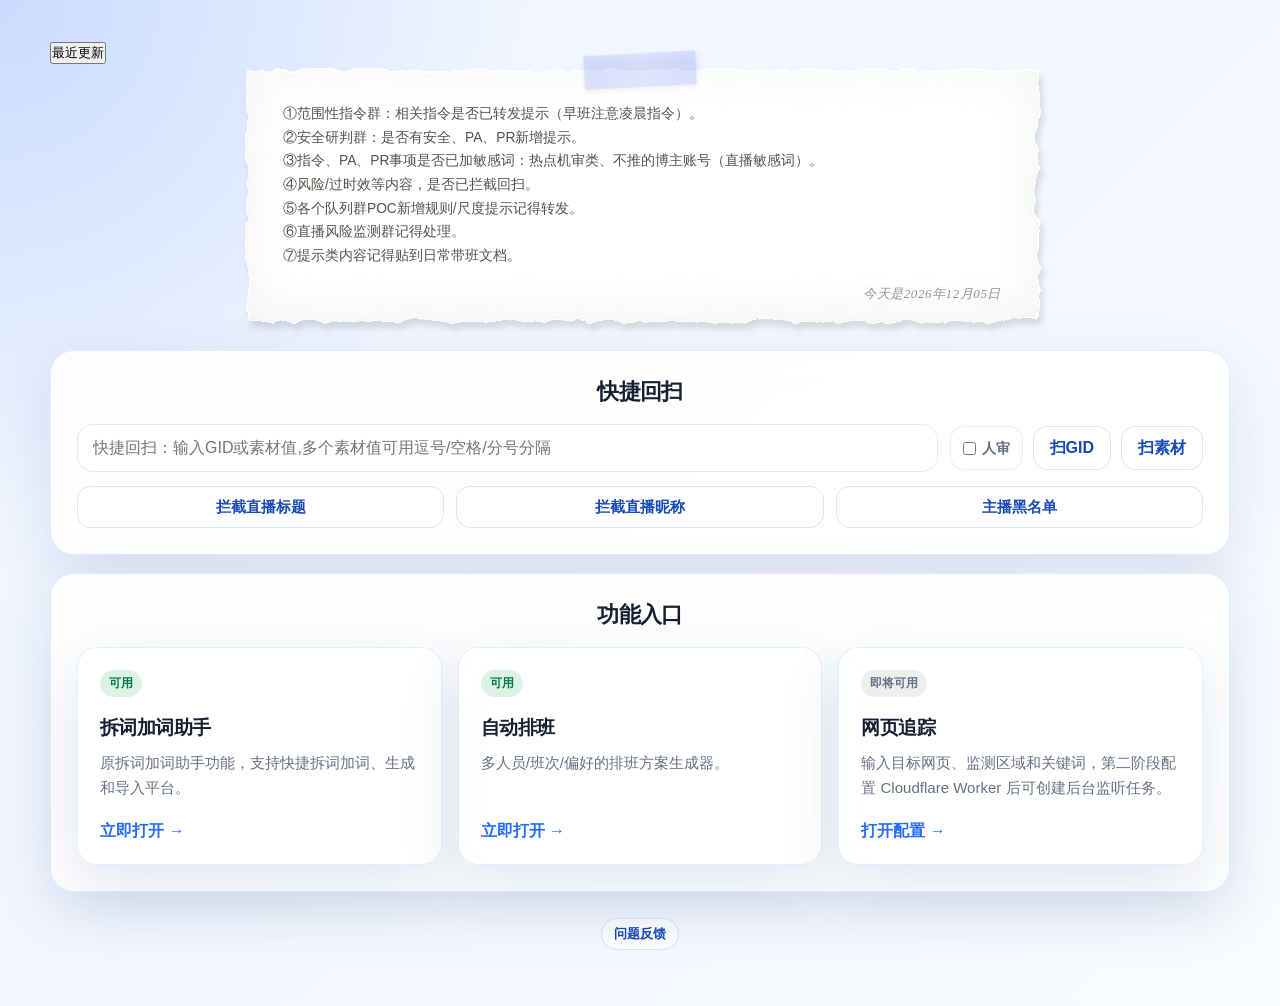
==== home.html @ d1b0ccba "回扫7天" ====
<!DOCTYPE html>
<html lang="zh-CN">
<head>
    <meta charset="UTF-8">
    <meta name="viewport" content="width=device-width, initial-scale=1.0">
    <title>带班首页</title>
    <link rel="stylesheet" href="recent-updates.css?v=20260727-1">
    <script src="recent-updates.js?v=20260724-2" defer></script>
    <style>
        * {
            margin: 0;
            padding: 0;
            box-sizing: border-box;
        }

        :root {
            --bg-start: #eef4ff;
            --bg-end: #f8fbff;
            --primary: #246bfe;
            --primary-dark: #1749b6;
            --text: #162033;
            --muted: #667085;
            --card: rgba(255, 255, 255, 0.88);
            --border: rgba(36, 107, 254, 0.12);
            --shadow: 0 20px 60px rgba(21, 54, 120, 0.12);
        }

        body {
            min-height: 100vh;
            font-family: -apple-system, BlinkMacSystemFont, "Segoe UI", Roboto, "Helvetica Neue", Arial, sans-serif;
            color: var(--text);
            background:
                radial-gradient(circle at top left, rgba(36, 107, 254, 0.18), transparent 32%),
                linear-gradient(135deg, var(--bg-start), var(--bg-end));
        }

        a {
            color: inherit;
            text-decoration: none;
        }

        .page {
            width: min(1180px, calc(100% - 32px));
            margin: 0 auto;
            padding: 42px 0 56px;
        }

        .module-card,
        .section {
            background: var(--card);
            border: 1px solid var(--border);
            box-shadow: var(--shadow);
            backdrop-filter: blur(16px);
        }

        .btn {
            display: inline-flex;
            align-items: center;
            justify-content: center;
            min-height: 44px;
            padding: 0 18px;
            border: 1px solid rgba(36, 107, 254, 0.16);
            border-radius: 14px;
            background: #fff;
            color: var(--primary-dark);
            font-weight: 700;
            cursor: pointer;
            transition: transform 0.2s, box-shadow 0.2s, background 0.2s;
        }

        .btn:hover {
            transform: translateY(-2px);
            box-shadow: 0 12px 28px rgba(36, 107, 254, 0.14);
        }

        .btn.primary {
            border-color: var(--primary);
            background: var(--primary);
            color: #fff;
        }

        .section {
            border-radius: 24px;
            padding: 26px;
        }

        .duty-note {
            position: relative;
            width: min(790px, calc(100% - 28px));
            margin: 4px auto 32px;
            filter:
                drop-shadow(3px 6px 3px rgba(32, 38, 50, 0.14))
                ;
        }

        .duty-note-sheet {
            position: relative;
            z-index: 1;
            padding: 36px 38px 34px;
            background: transparent;
        }

        .duty-note-sheet::after {
            content: "";
            position: absolute;
            inset: 0;
            z-index: -1;
            background: #fff;
            box-shadow:
                0 0 0 1px rgba(255, 255, 255, 0.95),
                inset 0 1px 0 rgba(255, 255, 255, 0.95),
                inset 0 -18px 32px rgba(198, 198, 198, 0.055),
                inset 0 0 54px rgba(40, 48, 64, 0.045);
            filter: url(#duty-note-torn);
            pointer-events: none;
        }

        .duty-note-tape {
            position: absolute;
            z-index: 3;
            top: -15px;
            left: 50%;
            width: 112px;
            height: 34px;
            background:
                linear-gradient(90deg, rgba(170, 185, 250, 0.42), rgba(205, 214, 255, 0.62), rgba(170, 185, 250, 0.42));
            box-shadow:
                0 2px 4px rgba(83, 89, 124, 0.08),
                inset 0 1px 0 rgba(255, 255, 255, 0.22);
            transform: translateX(-50%) rotate(-3deg);
            /* clip-path: polygon(2% 9%, 14% 0, 29% 7%, 44% 1%, 61% 8%, 78% 0, 98% 7%, 100% 88%, 86% 100%, 69% 92%, 51% 100%, 34% 93%, 17% 100%, 0 91%); */
            backdrop-filter: blur(1px);
        }

        .duty-note-list {
            display: grid;
            gap: 3px;
            padding-bottom: 18px;
            color: #55514b;
            font-size: 0.86rem;
            line-height: 1.5;
            list-style: none;
        }

        .duty-note-list li {
            text-wrap: pretty;
        }

        .duty-note-date {
            position: absolute;
            right: 34px;
            bottom: 15px;
            color: rgba(91, 83, 70, 0.62);
            font-family: Georgia, "Times New Roman", serif;
            font-size: 0.82rem;
            font-style: italic;
            letter-spacing: 0.04em;
        }

        .duty-note-filter {
            position: absolute;
            width: 0;
            height: 0;
            overflow: hidden;
        }

        .section-header {
            display: flex;
            align-items: flex-end;
            justify-content: center;
            gap: 16px;
            margin-bottom: 18px;
        }

        .section-title {
            font-size: 1.35rem;
            letter-spacing: -0.03em;
            text-align: center;
        }

        .section-desc {
            color: var(--muted);
            font-size: 0.94rem;
            line-height: 1.6;
        }

        .module-grid {
            display: grid;
            grid-template-columns: repeat(auto-fit, minmax(220px, 1fr));
            gap: 16px;
        }

        .module-card {
            min-height: 210px;
            border-radius: 20px;
            padding: 22px;
            display: flex;
            flex-direction: column;
            justify-content: space-between;
            color: inherit;
            font: inherit;
            text-align: left;
            transition: transform 0.2s, border-color 0.2s, box-shadow 0.2s;
        }

        .module-card[href]:hover {
            transform: translateY(-4px);
            border-color: rgba(36, 107, 254, 0.32);
            box-shadow: 0 18px 44px rgba(21, 54, 120, 0.16);
        }

        .module-card.placeholder {
            cursor: not-allowed;
            opacity: 0.56;
            filter: grayscale(1);
            box-shadow: none;
            background: rgba(245, 247, 250, 0.8);
            border-color: rgba(102, 112, 133, 0.18);
        }

        .module-card.placeholder .module-kicker {
            color: #667085;
            background: rgba(102, 112, 133, 0.12);
        }

        .module-card.placeholder .module-footer {
            color: #98a2b3;
        }

        .module-kicker.available {
            color: #027a48;
            background: rgba(18, 161, 80, 0.14);
        }

        .module-kicker.developing {
            color: #667085;
            background: rgba(102, 112, 133, 0.12);
        }

        .module-kicker {
            display: inline-flex;
            width: fit-content;
            padding: 5px 9px;
            border-radius: 999px;
            color: var(--primary-dark);
            background: rgba(36, 107, 254, 0.1);
            font-size: 0.78rem;
            font-weight: 800;
        }

        .module-title {
            margin: 18px 0 10px;
            font-size: 1.18rem;
            letter-spacing: -0.03em;
        }

        .module-desc {
            color: var(--muted);
            line-height: 1.65;
            font-size: 0.94rem;
        }

        .module-footer {
            margin-top: 20px;
            color: var(--primary);
            font-weight: 800;
        }

        .module-card.multi-link-card:hover {
            transform: translateY(-4px);
            border-color: rgba(36, 107, 254, 0.32);
            box-shadow: 0 18px 44px rgba(21, 54, 120, 0.16);
        }

        .module-link-group {
            display: flex;
            flex-direction: column;
            gap: 12px;
            margin-top: 18px;
        }

        .module-link-btn {
            display: inline-flex;
            align-items: center;
            justify-content: center;
            min-height: 42px;
            padding: 0 14px;
            border: 1px solid rgba(36, 107, 254, 0.16);
            border-radius: 14px;
            background: rgba(255, 255, 255, 0.92);
            color: var(--primary-dark);
            font-size: 0.92rem;
            font-weight: 700;
            transition: transform 0.2s, box-shadow 0.2s, border-color 0.2s, background 0.2s;
        }

        .module-link-btn:hover {
            transform: translateY(-1px);
            border-color: rgba(36, 107, 254, 0.32);
            box-shadow: 0 12px 28px rgba(36, 107, 254, 0.14);
            background: #fff;
        }

        .quick-section {
            margin-bottom: 18px;
        }

        .quick-rescan-panel {
            display: grid;
            grid-template-columns: minmax(0, 1fr) auto;
            align-items: center;
            gap: 12px;
        }

        .quick-rescan-input {
            width: 100%;
            min-height: 48px;
            padding: 0 15px;
            border: 1px solid rgba(36, 107, 254, 0.14);
            border-radius: 16px;
            background: rgba(255, 255, 255, 0.72);
            color: var(--text);
            font: inherit;
            outline: none;
            transition: border-color 0.2s, box-shadow 0.2s, background 0.2s;
        }

        .quick-rescan-input:focus {
            border-color: var(--primary);
            box-shadow: 0 0 0 4px rgba(36, 107, 254, 0.1);
            background: #fff;
        }

        .quick-rescan-actions {
            display: inline-flex;
            align-items: center;
            gap: 10px;
            flex-wrap: wrap;
            justify-content: flex-end;
        }

        .quick-rescan-manual {
            display: inline-flex;
            align-items: center;
            gap: 6px;
            min-height: 44px;
            padding: 0 12px;
            border: 1px solid rgba(36, 107, 254, 0.12);
            border-radius: 14px;
            background: rgba(255, 255, 255, 0.7);
            color: var(--muted);
            font-size: 0.9rem;
            font-weight: 800;
        }

        .quick-rescan-option {
            min-height: 44px;
            padding: 0 16px;
            border: 1px solid rgba(36, 107, 254, 0.16);
            border-radius: 14px;
            background: #fff;
            color: var(--primary-dark);
            font: inherit;
            font-weight: 800;
            cursor: pointer;
            transition: transform 0.2s, box-shadow 0.2s, border-color 0.2s, background 0.2s;
        }

        .quick-rescan-option:hover {
            transform: translateY(-2px);
            border-color: rgba(36, 107, 254, 0.32);
            box-shadow: 0 14px 30px rgba(36, 107, 254, 0.12);
            background: #fff;
        }

        .quick-link-group {
            display: grid;
            grid-template-columns: repeat(auto-fit, minmax(160px, 1fr));
            gap: 12px;
            margin-top: 14px;
        }

        .feedback-footer {
            display: flex;
            flex-direction: column;
            align-items: center;
            gap: 12px;
            margin-top: 26px;
        }

        .feedback-toggle {
            min-height: 32px;
            padding: 0 12px;
            border: 1px solid rgba(36, 107, 254, 0.16);
            border-radius: 999px;
            background: rgba(255, 255, 255, 0.76);
            color: var(--primary-dark);
            font-size: 0.82rem;
            font-weight: 700;
            cursor: pointer;
            transition: transform 0.2s, box-shadow 0.2s;
        }

        .feedback-toggle:hover {
            transform: translateY(-1px);
            box-shadow: 0 10px 24px rgba(36, 107, 254, 0.12);
        }

        .feedback-panel {
            display: none;
            width: min(520px, 100%);
            padding: 14px;
            border: 1px solid var(--border);
            border-radius: 18px;
            background: var(--card);
            box-shadow: var(--shadow);
            backdrop-filter: blur(16px);
        }

        .feedback-panel.show {
            display: block;
        }

        .feedback-input {
            width: 100%;
            min-height: 92px;
            padding: 12px;
            border: 1px solid rgba(36, 107, 254, 0.16);
            border-radius: 14px;
            color: var(--text);
            background: rgba(255, 255, 255, 0.82);
            font: inherit;
            line-height: 1.6;
            resize: vertical;
            outline: none;
            transition: border-color 0.2s, box-shadow 0.2s;
        }

        .feedback-input:focus {
            border-color: var(--primary);
            box-shadow: 0 0 0 4px rgba(36, 107, 254, 0.1);
        }

        .feedback-actions {
            display: flex;
            justify-content: flex-end;
            gap: 10px;
            margin-top: 10px;
        }

        .feedback-submit {
            min-height: 34px;
            padding: 0 14px;
            border: 1px solid var(--primary);
            border-radius: 12px;
            background: var(--primary);
            color: #fff;
            font-size: 0.86rem;
            font-weight: 800;
            cursor: pointer;
        }

        .toast {
            position: fixed;
            left: 50%;
            bottom: 28px;
            transform: translateX(-50%) translateY(20px);
            padding: 12px 18px;
            border-radius: 999px;
            background: rgba(22, 32, 51, 0.92);
            color: #fff;
            opacity: 0;
            pointer-events: none;
            transition: opacity 0.2s, transform 0.2s;
            z-index: 10;
        }

        .toast.show {
            opacity: 1;
            transform: translateX(-50%) translateY(0);
        }

        @media (max-width: 980px) {
            .module-grid {
                grid-template-columns: repeat(2, minmax(0, 1fr));
            }
        }

        @media (max-width: 640px) {
            .page {
                width: min(100% - 24px, 1180px);
                padding-top: 24px;
            }

            .section {
                border-radius: 20px;
                padding: 22px;
            }

            .duty-note {
                width: calc(100% - 8px);
                margin-bottom: 28px;
            }

            .duty-note-sheet {
                padding: 34px 22px 30px;
            }

            .duty-note-tape {
                top: -13px;
                width: 92px;
                height: 30px;
            }

            .duty-note-list {
                font-size: 0.84rem;
            }

            .module-grid {
                grid-template-columns: 1fr;
            }

            .section-header {
                align-items: flex-start;
                flex-direction: column;
            }

            .quick-rescan-panel {
                grid-template-columns: 1fr;
            }

            .quick-rescan-actions {
                width: 100%;
                justify-content: stretch;
            }

            .quick-rescan-option {
                flex: 1;
            }
        }
    </style>
</head>
<body>
    <main class="page">
        <button class="recent-updates-button" type="button" title="查看最近更新说明">最近更新</button>

        <aside class="duty-note" aria-label="带班提示">
            <span class="duty-note-tape" aria-hidden="true"></span>
            <div class="duty-note-sheet">
                <ol class="duty-note-list">
                    <li>①范围性指令群：相关指令是否已转发提示（早班注意凌晨指令）。</li>
                    <li>②安全研判群：是否有安全、PA、PR新增提示。</li>
                    <li>③指令、PA、PR事项是否已加敏感词：热点机审类、不推的博主账号（直播敏感词）。</li>
                    <li>④风险/过时效等内容，是否已拦截回扫。</li>
                    <li>⑤各个队列群POC新增规则/尺度提示记得转发。</li>
                    <li>⑥直播风险监测群记得处理。</li>
                    <li>⑦提示类内容记得贴到日常带班文档。</li>
                </ol>
                <p class="duty-note-date" id="todaySubtitle">今天是</p>
            </div>
        </aside>

        <section class="section quick-section" id="quickEntries">
            <div class="section-header">
                <div>
                    <h2 class="section-title">快捷回扫</h2>
                    <!-- <p class="section-desc">常用回扫和配置页面集中跳转。</p> -->
                </div>
            </div>

            <div class="quick-rescan-panel">
                <input class="quick-rescan-input" id="quickRescanInput" type="text" placeholder="快捷回扫：输入GID或素材值,多个素材值可用逗号/空格/分号分隔">
                <div class="quick-rescan-actions">
                    <label class="quick-rescan-manual">
                        <input id="quickRescanManual" type="checkbox">
                        人审
                    </label>
                    <button class="quick-rescan-option" type="button" id="quickScanGidBtn">扫GID</button>
                    <button class="quick-rescan-option" type="button" id="quickScanMaterialBtn">扫素材</button>
                </div>
            </div>

            <div class="quick-link-group">
                <a class="module-link-btn" href="https://bee.bytedance.net/1533/combine-imc/17275/data" target="_blank" rel="noopener noreferrer">拦截直播标题</a>
                <a class="module-link-btn" href="https://bee.bytedance.net/1533/combine-imc/16745/data" target="_blank" rel="noopener noreferrer">拦截直播昵称</a>
                <a class="module-link-btn" href="https://bee.bytedance.net/1533/combine-imc/17557/data" target="_blank" rel="noopener noreferrer">主播黑名单</a>
            </div>
        </section>

        <section class="section" id="modules">
            <div class="section-header">
                <div>
                    <h2 class="section-title">功能入口</h2>
                    <!-- <p class="section-desc">目前拆词加词助手可用，其他功能正在开发中。。。</p> -->
                </div>
            </div>

            <div class="module-grid">
                <a class="module-card" href="index.html">
                    <div>
                        <span class="module-kicker available">可用</span>
                        <h3 class="module-title">拆词加词助手</h3>
                        <p class="module-desc">原拆词加词助手功能，支持快捷拆词加词、生成和导入平台。</p>
                    </div>
                    <span class="module-footer">立即打开 →</span>
                </a>

                <a class="module-card" href="schedule.html">
                    <div>
                        <span class="module-kicker available">可用</span>
                        <h3 class="module-title">自动排班</h3>
                        <p class="module-desc">多人员/班次/偏好的排班方案生成器。</p>
                    </div>
                    <span class="module-footer">立即打开 →</span>
                </a>

                <a class="module-card" href="web-tracker.html">
                    <div>
                        <span class="module-kicker developing">即将可用</span>
                        <h3 class="module-title">网页追踪</h3>
                        <p class="module-desc">输入目标网页、监测区域和关键词，第二阶段配置 Cloudflare Worker 后可创建后台监听任务。</p>
                    </div>
                    <span class="module-footer">打开配置 →</span>
                </a>

                <!-- <button class="module-card placeholder" type="button" data-feature="带班提示生成" disabled>
                    <div>
                        <span class="module-kicker developing">开发中</span>
                        <h3 class="module-title">带班提示生成</h3>
                        <p class="module-desc">基于飞书资料生成带班提示和注意事项的工具。</p>
                    </div>
                    <span class="module-footer">等待配置 →</span>
                </button>

                <button class="module-card placeholder" type="button" data-feature="指令记录" disabled>
                    <div>
                        <span class="module-kicker developing">开发中</span>
                        <h3 class="module-title">指令记录</h3>
                        <p class="module-desc">查询带班期间关键指令的工具。</p>
                    </div>
                    <span class="module-footer">等待配置 →</span>
                </button>

                <button class="module-card placeholder" type="button" data-feature="问答记录" disabled>
                    <div>
                        <span class="module-kicker developing">开发中</span>
                        <h3 class="module-title">问答记录</h3>
                        <p class="module-desc">记录一二确常见问题和历史问答资料的工具。</p>
                    </div>
                    <span class="module-footer">等待配置 →</span>
                </button> -->
            </div>
        </section>

        <footer class="feedback-footer">
            <button class="feedback-toggle" type="button" id="feedbackToggle">问题反馈</button>
            <form class="feedback-panel" id="feedbackPanel">
                <textarea class="feedback-input" id="feedbackInput" placeholder="请输入你遇到的问题或建议"></textarea>
                <div class="feedback-actions">
                    <button class="feedback-submit" type="submit">提交</button>
                </div>
            </form>
        </footer>
    </main>

    <div class="toast" id="toast" role="status" aria-live="polite"></div>

    <script>
        const toast = document.getElementById('toast');
        const placeholders = document.querySelectorAll('[data-feature]');
        const todaySubtitle = document.getElementById('todaySubtitle');
        const feedbackToggle = document.getElementById('feedbackToggle');
        const feedbackPanel = document.getElementById('feedbackPanel');
        const feedbackInput = document.getElementById('feedbackInput');
        const quickRescanInput = document.getElementById('quickRescanInput');
        const quickRescanManual = document.getElementById('quickRescanManual');
        const quickScanGidBtn = document.getElementById('quickScanGidBtn');
        const quickScanMaterialBtn = document.getElementById('quickScanMaterialBtn');
        let toastTimer = null;

        function renderToday() {
            const today = new Date();
            const year = today.getFullYear();
            const month = String(today.getMonth() + 1).padStart(2, '0');
            const day = String(today.getDate()).padStart(2, '0');
            todaySubtitle.textContent = `今天是${year}年${month}月${day}日`;
        }

        function showToast(message) {
            toast.textContent = message;
            toast.classList.add('show');
            clearTimeout(toastTimer);
            toastTimer = setTimeout(() => toast.classList.remove('show'), 2200);
        }

        function getQuickRescanDateRange() {
            const now = new Date();
            return {
                startMs: new Date(now.getFullYear(), now.getMonth(), now.getDate() - 6, 0, 0, 0, 0).getTime(),
                endMs: new Date(now.getFullYear(), now.getMonth(), now.getDate() + 1, 0, 0, 0, 0).getTime() - 1
            };
        }

        function getQuickRescanValue() {
            return quickRescanInput.value.trim();
        }

        function getQuickRescanParts(value) {
            return value.split(/[，,;；\s]+/).map(item => item.trim()).filter(Boolean);
        }

        function isNumericRescanValue(value) {
            return /^[\d，,;；\s]+$/.test(value) && /\d/.test(value);
        }

        function openQuickRescan(type) {
            const keyword = getQuickRescanValue();
            if (!keyword) {
                showToast('请先输入需要回扫的 GID 或素材 ID');
                quickRescanInput.focus();
                return;
            }

            const { startMs, endMs } = getQuickRescanDateRange();
            const isGid = type === 'gid';
            const url = new URL(`https://imc.bytedance.net/tools/push-intercept/${isGid ? 'material-group' : 'material-intercept'}`);
            url.searchParams.set('curAppId', '1128');
            url.searchParams.set('isNewTask', '0');
            url.searchParams.set('startCreateTime', String(startMs));
            url.searchParams.set('endCreateTime', String(endMs));
            url.searchParams.set('pageNum', '1');
            if (isGid) {
                url.searchParams.set('isSimilar', '0');
            }
            if (isNumericRescanValue(keyword)) {
                url.searchParams.set('groupIds', getQuickRescanParts(keyword).join(','));
            } else {
                getQuickRescanParts(keyword).forEach(item => {
                    url.searchParams.append('materialValueList', item);
                });
            }
            if (quickRescanManual.checked) {
                url.searchParams.set('genTypeList', 'manual');
            }
            window.open(url.toString(), '_blank');
        }

        placeholders.forEach((item) => {
            item.addEventListener('click', () => {
                showToast(`${item.dataset.feature}入口已预留，待飞书数据源完善后接入。`);
            });
        });

        quickScanGidBtn.addEventListener('click', () => openQuickRescan('gid'));
        quickScanMaterialBtn.addEventListener('click', () => openQuickRescan('material'));
        quickRescanInput.addEventListener('keydown', (event) => {
            if (event.key === 'Enter') openQuickRescan('gid');
        });

        feedbackToggle.addEventListener('click', () => {
            feedbackPanel.classList.toggle('show');
            if (feedbackPanel.classList.contains('show')) {
                feedbackInput.focus();
            }
        });

        feedbackPanel.addEventListener('submit', (event) => {
            event.preventDefault();
            const content = feedbackInput.value.trim();
            if (!content) {
                showToast('请先填写反馈内容');
                return;
            }

            const subject = encodeURIComponent('带班首页问题反馈');
            const body = encodeURIComponent(`反馈内容：\n${content}\n\n页面：带班首页\n提交时间：${new Date().toLocaleString()}`);
            window.location.href = `mailto:lixun.hmd@jiyunhudong.com?subject=${subject}&body=${body}`;
            feedbackInput.value = '';
            feedbackPanel.classList.remove('show');
            showToast('已打开邮件客户端，请确认发送');
        });

        renderToday();
    </script>
    <svg class="duty-note-filter" width="0" height="0" aria-hidden="true" focusable="false">
        <filter id="duty-note-torn">
            <feTurbulence x="0" y="0" baseFrequency="0.02" numOctaves="6" seed="5"></feTurbulence>
            <feDisplacementMap in="SourceGraphic" scale="12"></feDisplacementMap>
        </filter>
    </svg>
</body>
</html>
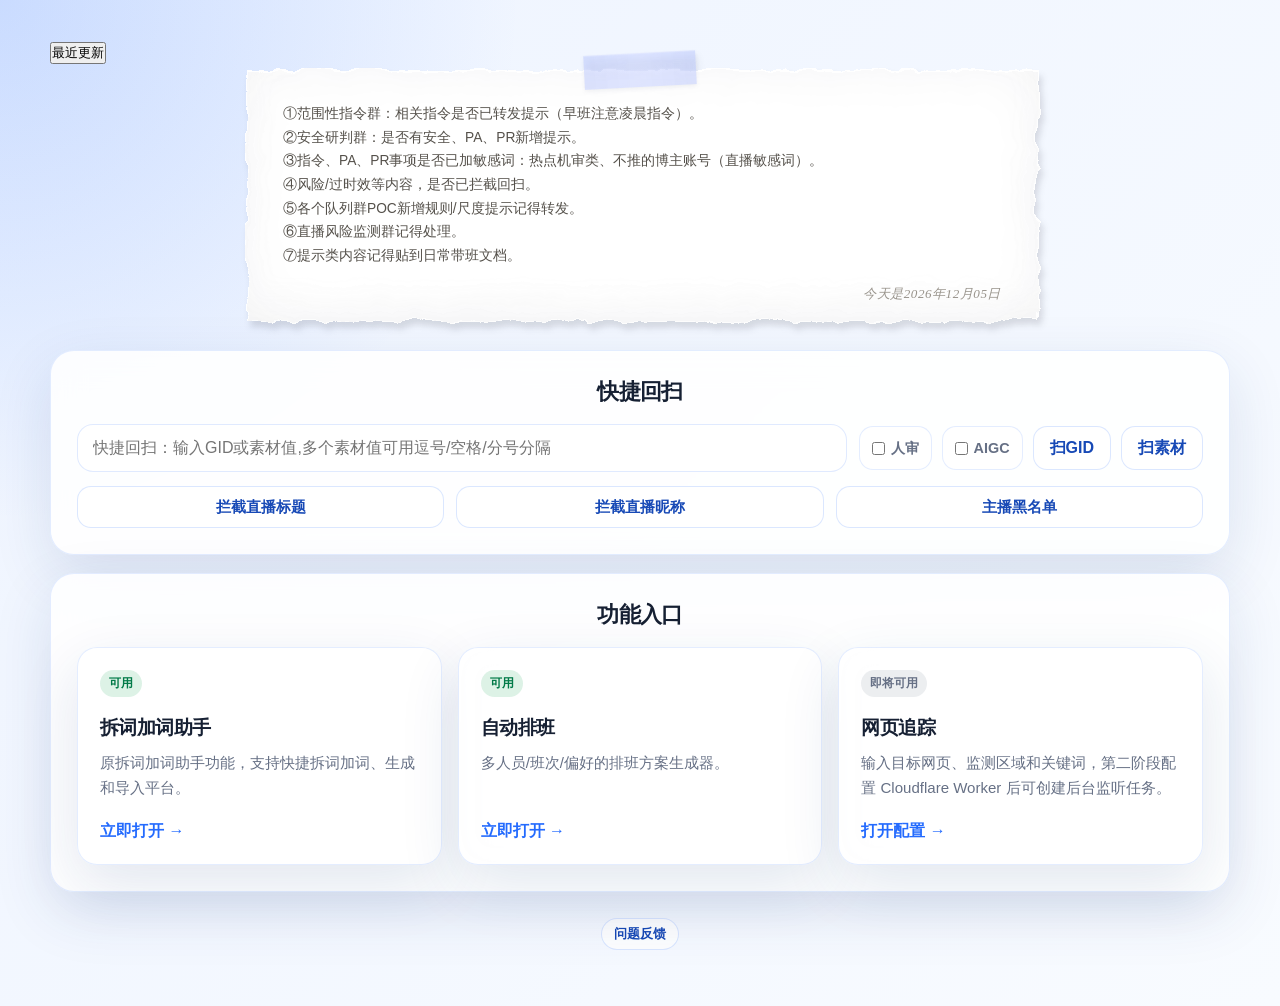
==== commit 2c12cf1f: "新增aigc筛选" ====
--- a/home.html
+++ b/home.html
@@ -575,6 +575,10 @@
                         <input id="quickRescanManual" type="checkbox">
                         人审
                     </label>
+                    <label class="quick-rescan-manual">
+                        <input id="quickRescanAigc" type="checkbox">
+                        AIGC
+                    </label>
                     <button class="quick-rescan-option" type="button" id="quickScanGidBtn">扫GID</button>
                     <button class="quick-rescan-option" type="button" id="quickScanMaterialBtn">扫素材</button>
                 </div>
@@ -674,6 +678,7 @@
         const feedbackInput = document.getElementById('feedbackInput');
         const quickRescanInput = document.getElementById('quickRescanInput');
         const quickRescanManual = document.getElementById('quickRescanManual');
+        const quickRescanAigc = document.getElementById('quickRescanAigc');
         const quickScanGidBtn = document.getElementById('quickScanGidBtn');
         const quickScanMaterialBtn = document.getElementById('quickScanMaterialBtn');
         let toastTimer = null;
@@ -740,7 +745,10 @@
                 });
             }
             if (quickRescanManual.checked) {
-                url.searchParams.set('genTypeList', 'manual');
+                url.searchParams.append('genTypeList', 'manual');
+            }
+            if (quickRescanAigc.checked) {
+                url.searchParams.append('genTypeList', 'aigc');
             }
             window.open(url.toString(), '_blank');
         }
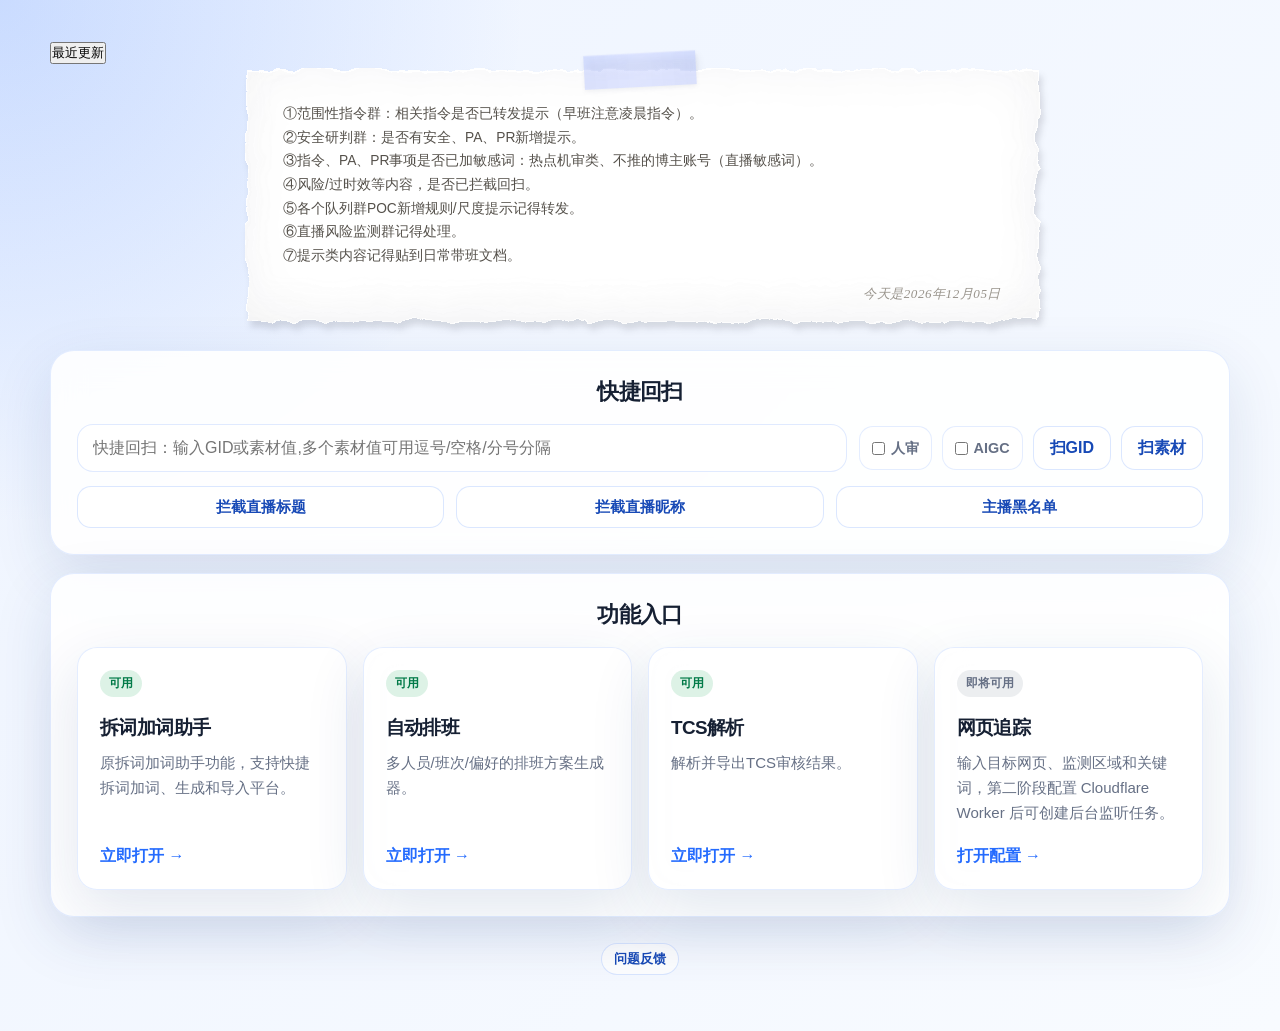
==== commit d2601a2d: "新增json解析功能" ====
--- a/home.html
+++ b/home.html
@@ -608,7 +608,7 @@
                     </div>
                     <span class="module-footer">立即打开 →</span>
                 </a>
-
+                
                 <a class="module-card" href="schedule.html">
                     <div>
                         <span class="module-kicker available">可用</span>
@@ -618,6 +618,15 @@
                     <span class="module-footer">立即打开 →</span>
                 </a>
 
+                <a class="module-card" href="tcser.html">
+                    <div>
+                        <span class="module-kicker available">可用</span>
+                        <h3 class="module-title">TCS解析</h3>
+                        <p class="module-desc">解析并导出TCS审核结果。</p>
+                    </div>
+                    <span class="module-footer">立即打开 →</span>
+                </a>
+                
                 <a class="module-card" href="web-tracker.html">
                     <div>
                         <span class="module-kicker developing">即将可用</span>
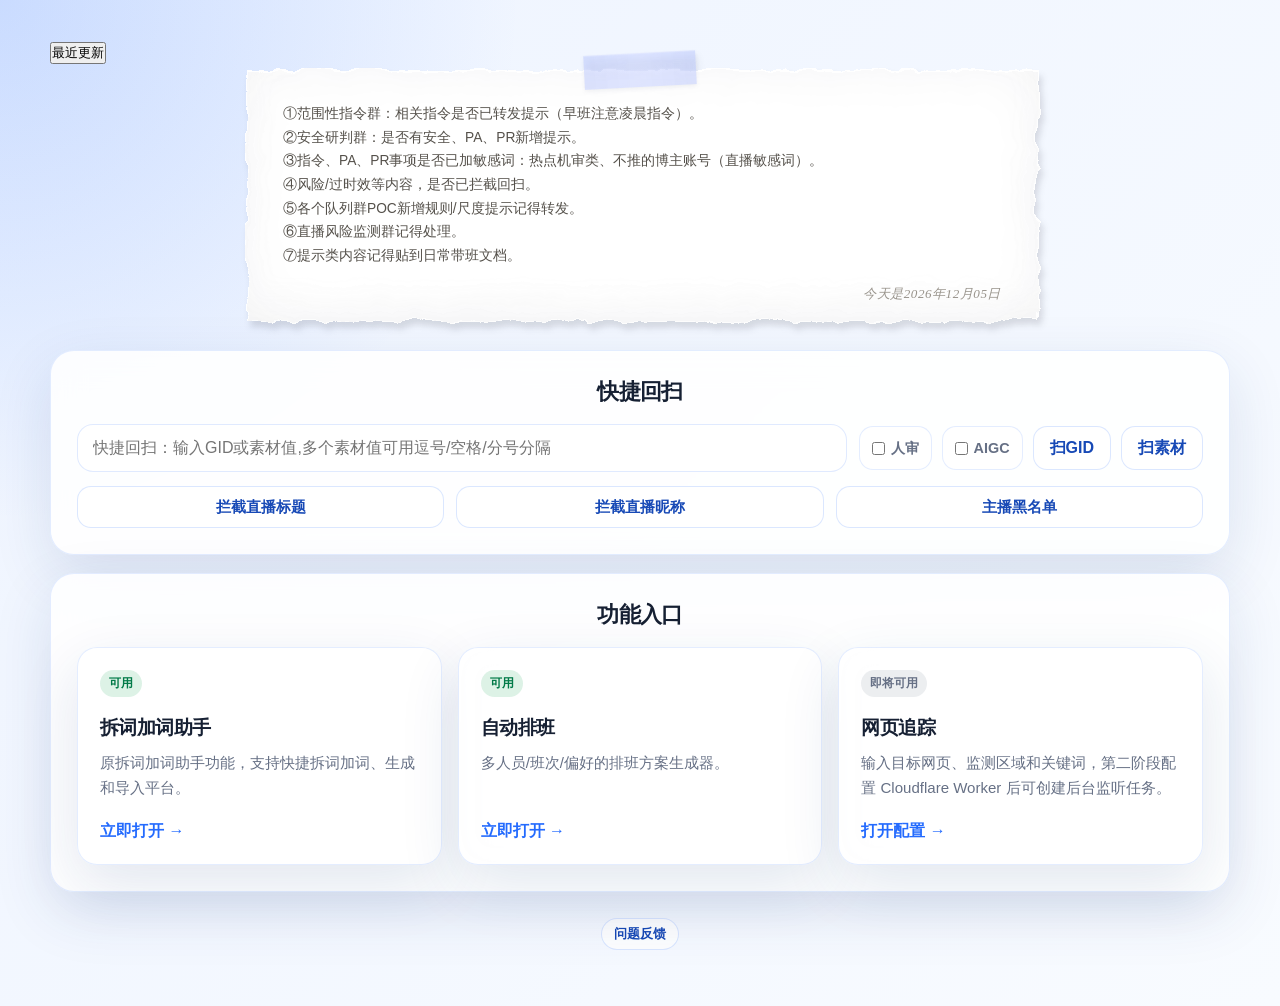
==== commit a9508180: "Update home.html" ====
--- a/home.html
+++ b/home.html
@@ -618,15 +618,7 @@
                     <span class="module-footer">立即打开 →</span>
                 </a>
 
-                <a class="module-card" href="tcser.html">
-                    <div>
-                        <span class="module-kicker available">可用</span>
-                        <h3 class="module-title">TCS解析</h3>
-                        <p class="module-desc">解析并导出TCS审核结果。</p>
-                    </div>
-                    <span class="module-footer">立即打开 →</span>
-                </a>
-                
+
                 <a class="module-card" href="web-tracker.html">
                     <div>
                         <span class="module-kicker developing">即将可用</span>
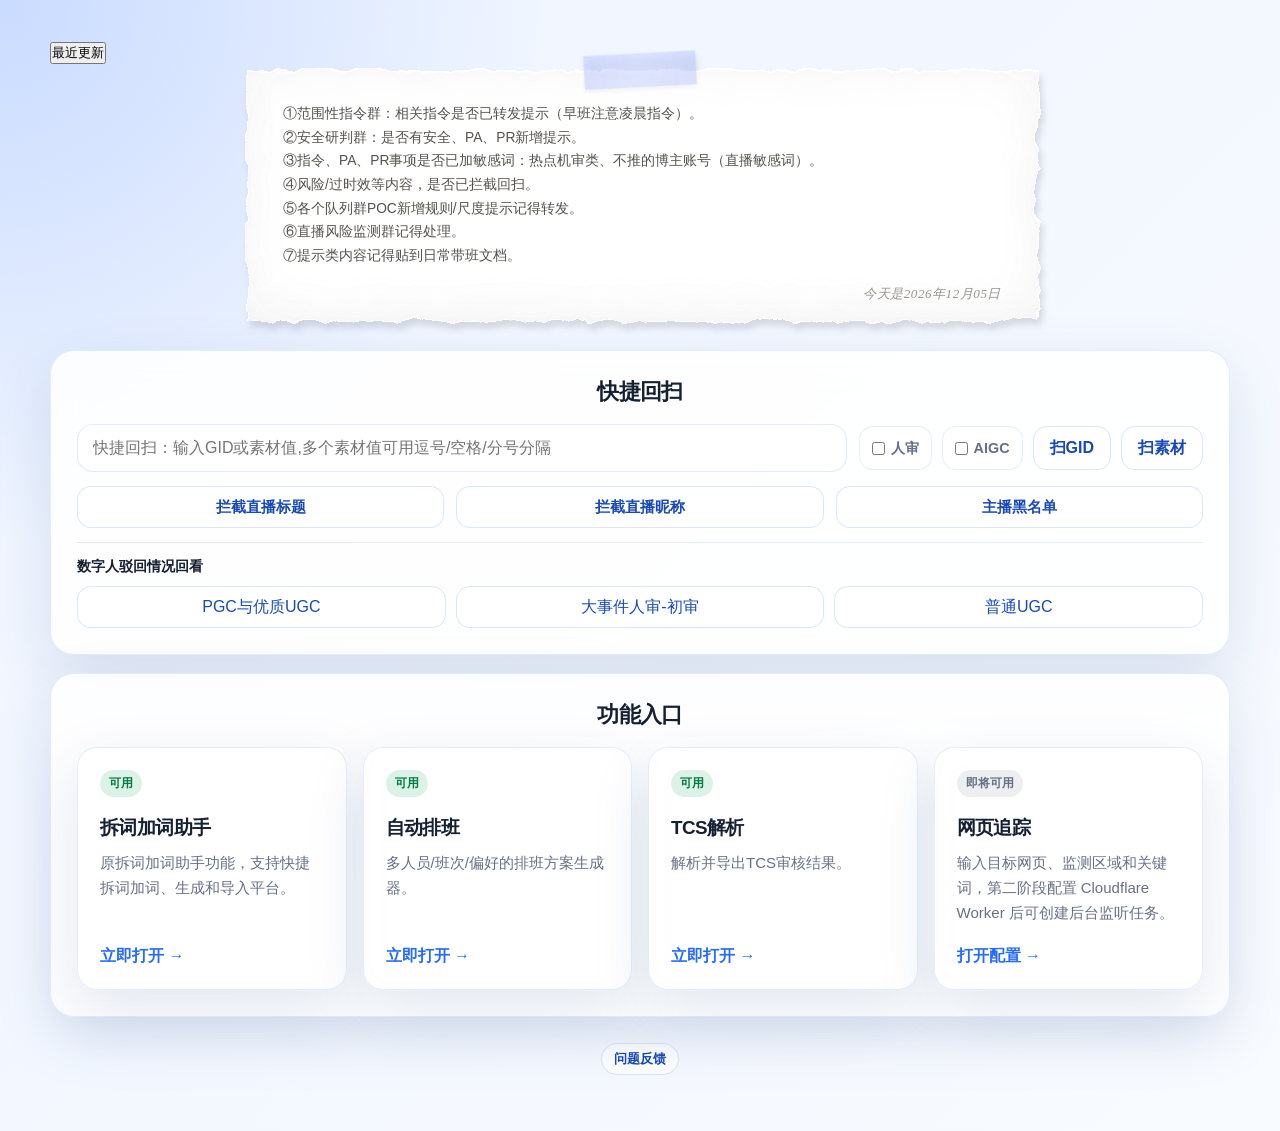
==== commit bd02a81e: "新增数字人回看" ====
--- a/home.html
+++ b/home.html
@@ -380,6 +380,31 @@
             margin-top: 14px;
         }
 
+        .tcs-review-group {
+            margin-top: 14px;
+            padding-top: 14px;
+            border-top: 1px solid var(--border);
+        }
+
+        .tcs-review-title {
+            margin-bottom: 10px;
+            color: var(--text);
+            font-size: 0.9rem;
+            font-weight: 800;
+        }
+
+        .tcs-review-actions {
+            display: grid;
+            grid-template-columns: repeat(3, minmax(0, 1fr));
+            gap: 10px;
+        }
+
+        .tcs-review-btn {
+            width: 100%;
+            cursor: pointer;
+            font: inherit;
+        }
+
         .feedback-footer {
             display: flex;
             flex-direction: column;
@@ -536,6 +561,10 @@
 
             .quick-rescan-option {
                 flex: 1;
+            }
+
+            .tcs-review-actions {
+                grid-template-columns: 1fr;
             }
         }
     </style>
@@ -588,6 +617,15 @@
                 <a class="module-link-btn" href="https://bee.bytedance.net/1533/combine-imc/17275/data" target="_blank" rel="noopener noreferrer">拦截直播标题</a>
                 <a class="module-link-btn" href="https://bee.bytedance.net/1533/combine-imc/16745/data" target="_blank" rel="noopener noreferrer">拦截直播昵称</a>
                 <a class="module-link-btn" href="https://bee.bytedance.net/1533/combine-imc/17557/data" target="_blank" rel="noopener noreferrer">主播黑名单</a>
+            </div>
+
+            <div class="tcs-review-group">
+                <h3 class="tcs-review-title">数字人驳回情况回看</h3>
+                <div class="tcs-review-actions">
+                    <button class="module-link-btn tcs-review-btn" type="button" data-tcs-project="7621823421143433769">PGC与优质UGC</button>
+                    <button class="module-link-btn tcs-review-btn" type="button" data-tcs-project="6986157117820404237">大事件人审-初审</button>
+                    <button class="module-link-btn tcs-review-btn" type="button" data-tcs-project="7371285833334211087">普通UGC</button>
+                </div>
             </div>
         </section>
 
@@ -618,7 +656,15 @@
                     <span class="module-footer">立即打开 →</span>
                 </a>
 
-
+                <a class="module-card" href="tcser.html">
+                    <div>
+                        <span class="module-kicker available">可用</span>
+                        <h3 class="module-title">TCS解析</h3>
+                        <p class="module-desc">解析并导出TCS审核结果。</p>
+                    </div>
+                    <span class="module-footer">立即打开 →</span>
+                </a>
+                
                 <a class="module-card" href="web-tracker.html">
                     <div>
                         <span class="module-kicker developing">即将可用</span>
@@ -682,6 +728,7 @@
         const quickRescanAigc = document.getElementById('quickRescanAigc');
         const quickScanGidBtn = document.getElementById('quickScanGidBtn');
         const quickScanMaterialBtn = document.getElementById('quickScanMaterialBtn');
+        const tcsReviewButtons = document.querySelectorAll('[data-tcs-project]');
         let toastTimer = null;
 
         function renderToday() {
@@ -754,6 +801,22 @@
             window.open(url.toString(), '_blank');
         }
 
+        function buildTcsUrl(projectId = '6986157117820404237') {
+            const formatDateTime = (date) => {
+                const pad = (value) => String(value).padStart(2, '0');
+                return `${date.getFullYear()}-${pad(date.getMonth() + 1)}-${pad(date.getDate())} ${pad(date.getHours())}:${pad(date.getMinutes())}`;
+            };
+            const end = new Date();
+            const start = new Date(end.getTime() - 60 * 60 * 1000);
+            const resolveTime = `${formatDateTime(start)},${formatDateTime(end)}`;
+
+            return `https://tcs.bytedance.net/project/${projectId}/globaltasks`
+                + `?resolve_time=${encodeURIComponent(resolveTime)}`
+                + '&status=3&audit_status=&should_verify_count='
+                + '&sort_str=closed_time:desc&latest=closed&abandon_reason=&page=1&call_back=&per_page=100'
+                + `&verify_data=${encodeURIComponent('can_push:0')}`;
+        }
+
         placeholders.forEach((item) => {
             item.addEventListener('click', () => {
                 showToast(`${item.dataset.feature}入口已预留，待飞书数据源完善后接入。`);
@@ -764,6 +827,11 @@
         quickScanMaterialBtn.addEventListener('click', () => openQuickRescan('material'));
         quickRescanInput.addEventListener('keydown', (event) => {
             if (event.key === 'Enter') openQuickRescan('gid');
+        });
+        tcsReviewButtons.forEach((button) => {
+            button.addEventListener('click', () => {
+                window.open(buildTcsUrl(button.dataset.tcsProject), '_blank', 'noopener,noreferrer');
+            });
         });
 
         feedbackToggle.addEventListener('click', () => {
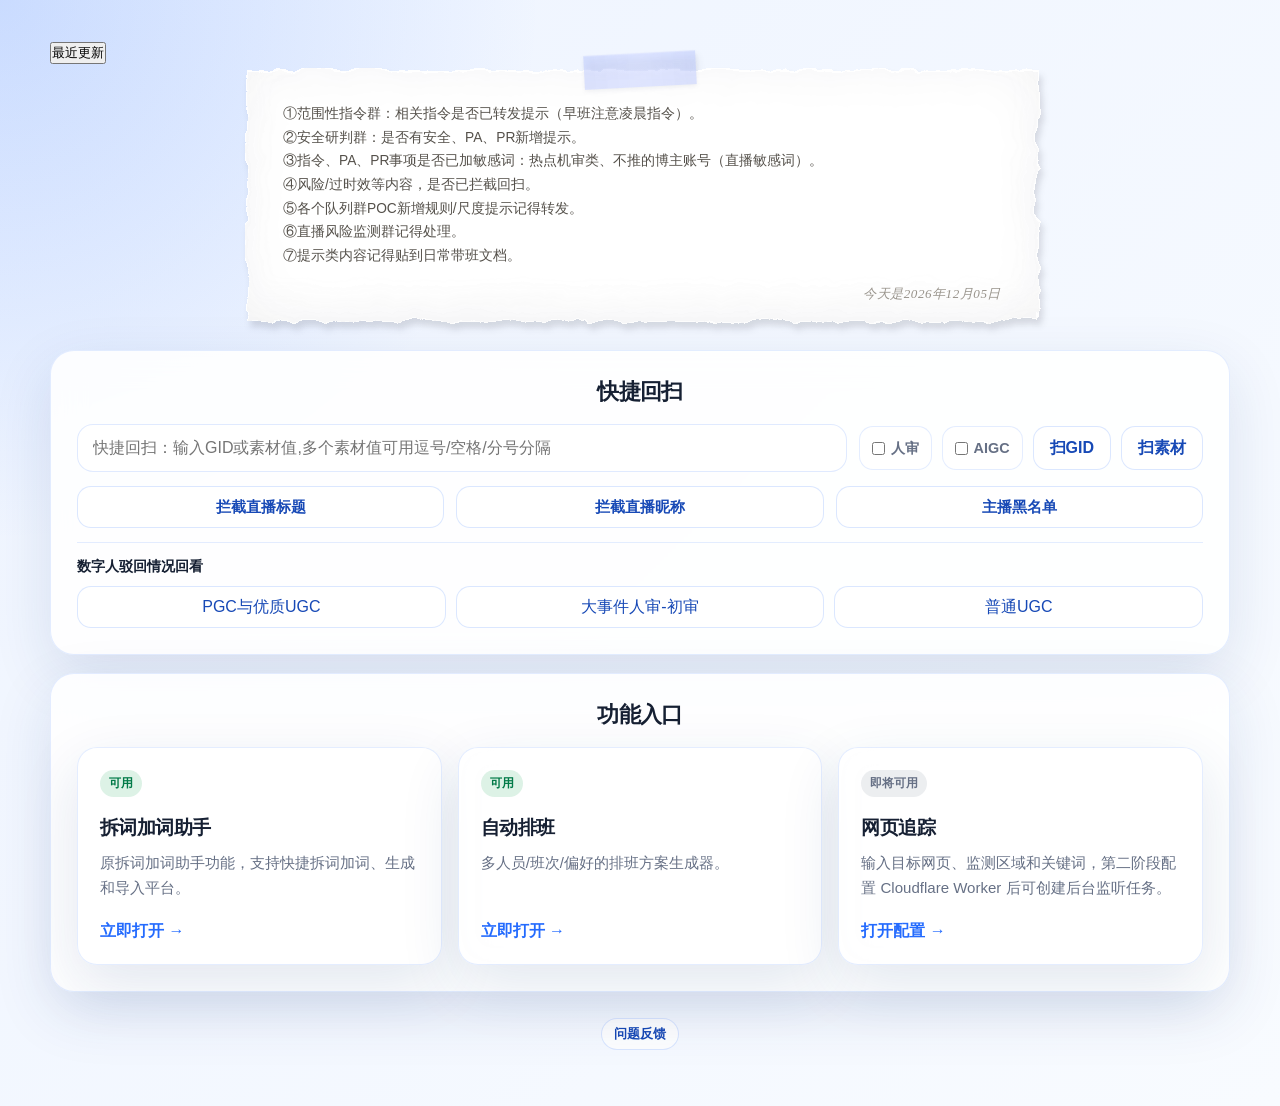
==== commit 49e3cd7e: "Merge branch 'main' of https://github.com/bestB055/zltool" ====
--- a/home.html
+++ b/home.html
@@ -656,15 +656,7 @@
                     <span class="module-footer">立即打开 →</span>
                 </a>
 
-                <a class="module-card" href="tcser.html">
-                    <div>
-                        <span class="module-kicker available">可用</span>
-                        <h3 class="module-title">TCS解析</h3>
-                        <p class="module-desc">解析并导出TCS审核结果。</p>
-                    </div>
-                    <span class="module-footer">立即打开 →</span>
-                </a>
-                
+
                 <a class="module-card" href="web-tracker.html">
                     <div>
                         <span class="module-kicker developing">即将可用</span>
